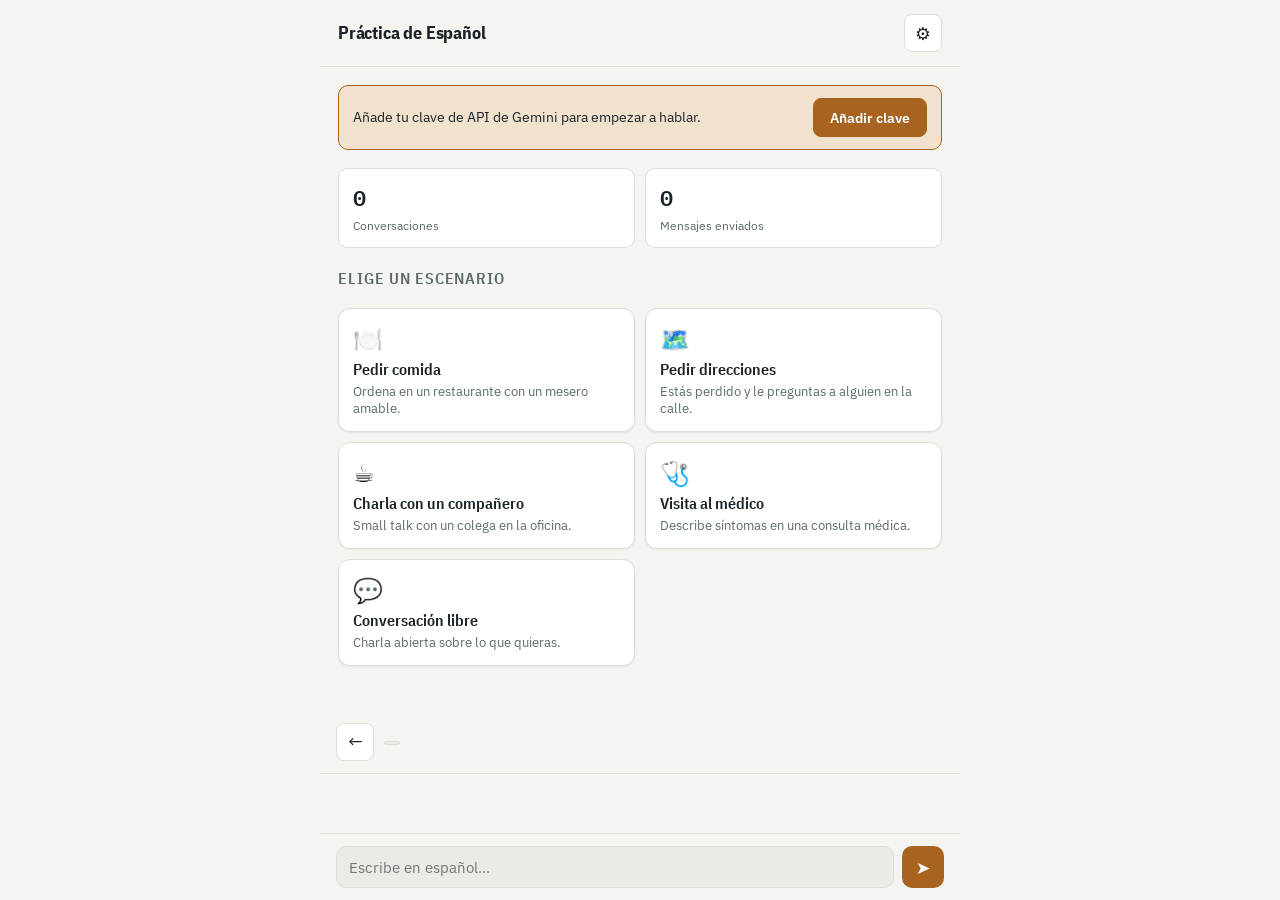
==== index.html @ 13218e7f "Phase 1: text-only conversation loop + PWA manifest - Home/Conversation screens, plain HTML/CSS/JS, " ====
<!doctype html>
<html lang="es">
<head>
  <meta charset="utf-8">
  <meta name="viewport" content="width=device-width, initial-scale=1">
  <title>Práctica de Español</title>
  <link rel="manifest" href="manifest.json">
  <link rel="icon" href="icons/icon.svg" type="image/svg+xml">
  <link rel="apple-touch-icon" href="icons/icon.svg">
  <meta name="theme-color" content="#A8641E">
  <meta name="mobile-web-app-capable" content="yes">
  <meta name="apple-mobile-web-app-capable" content="yes">
  <meta name="apple-mobile-web-app-status-bar-style" content="black-translucent">
  <link rel="preconnect" href="https://fonts.googleapis.com">
  <link rel="preconnect" href="https://fonts.gstatic.com" crossorigin>
  <link href="https://fonts.googleapis.com/css2?family=IBM+Plex+Sans+Condensed:wght@500;600;700&family=IBM+Plex+Sans:wght@400;500;600&family=IBM+Plex+Mono:wght@400;500;600&display=swap" rel="stylesheet">
  <link rel="stylesheet" href="css/style.css">
</head>
<body>
  <div id="app">
    <header class="topbar">
      <h1>Práctica de Español</h1>
      <button id="settings-btn" class="icon-btn" type="button" title="Ajustes" aria-label="Ajustes">⚙️</button>
    </header>

    <!-- Home -->
    <section id="view-home">
      <div id="api-key-banner" class="banner" hidden>
        <p>Añade tu clave de API de Gemini para empezar a hablar.</p>
        <button id="api-key-banner-btn" class="btn btn-primary" type="button">Añadir clave</button>
      </div>

      <div class="stats-row">
        <div class="stat-tile">
          <span class="stat-value" id="stat-conversations">0</span>
          <span class="stat-label">Conversaciones</span>
        </div>
        <div class="stat-tile">
          <span class="stat-value" id="stat-messages">0</span>
          <span class="stat-label">Mensajes enviados</span>
        </div>
      </div>

      <h2 class="section-title">Elige un escenario</h2>
      <div id="scenario-grid" class="scenario-grid"></div>
    </section>

    <!-- Conversation -->
    <section id="view-conversation" hidden>
      <div class="conv-header">
        <button id="back-btn" class="icon-btn" type="button" title="Volver" aria-label="Volver">←</button>
        <div class="conv-header-info">
          <span id="conv-persona"></span>
          <span id="conv-difficulty-badge" class="badge"></span>
        </div>
      </div>

      <div id="message-list"></div>

      <form id="composer-form">
        <textarea id="composer-input" rows="1" placeholder="Escribe en español…" required></textarea>
        <button id="send-btn" class="send-btn" type="submit" title="Enviar" aria-label="Enviar">➤</button>
      </form>
    </section>
  </div>

  <dialog id="settings-dialog">
    <form id="settings-form" class="dialog-body">
      <h2>Ajustes</h2>

      <div class="field">
        <label for="api-key-input">Clave de API de Gemini</label>
        <input id="api-key-input" type="password" autocomplete="off" placeholder="AIza…">
        <span class="field-hint">Gratis en <a href="https://aistudio.google.com/apikey" target="_blank" rel="noopener">aistudio.google.com/apikey</a>. Se guarda solo en este dispositivo.</span>
      </div>

      <div class="field">
        <label for="difficulty-select">Dificultad</label>
        <select id="difficulty-select">
          <option value="beginner">Principiante</option>
          <option value="intermediate">Intermedio</option>
          <option value="advanced">Avanzado</option>
        </select>
      </div>

      <div class="field">
        <label for="dialect-select">Variante de español</label>
        <select id="dialect-select">
          <option value="es-ES">España</option>
          <option value="es-MX">México</option>
        </select>
      </div>

      <div class="dialog-actions">
        <button id="settings-cancel-btn" class="btn" type="button">Cancelar</button>
        <button class="btn btn-primary" type="submit">Guardar</button>
      </div>
    </form>
  </dialog>

  <script src="js/storage.js"></script>
  <script src="js/scenarios.js"></script>
  <script src="js/gemini.js"></script>
  <script src="js/app.js"></script>
</body>
</html>
---- css/style.css ----
:root {
  --bg: #F4F5F1;
  --bg-elev: #FFFFFF;
  --bg-well: #E9EBE5;
  --text: #1B2328;
  --text-dim: #5B6B64;
  --border: #DBDFD7;
  --accent: #A8641E;
  --accent-ink: #FFFFFF;
  --accent-soft: #F1E2CE;
  --good: #2E7D4F;
  --good-soft: #DFF0E5;
  --bad: #B23A2E;
  --bad-soft: #F6E1DD;
  --focus: #2E7D4F;
  --shadow: rgba(27, 35, 40, 0.08);
  --user-bubble: var(--accent-soft);
  --ai-bubble: var(--bg-elev);
}

@media (prefers-color-scheme: dark) {
  :root:not([data-theme="light"]) {
    --bg: #12181C;
    --bg-elev: #1B2328;
    --bg-well: #182024;
    --text: #E7EDE9;
    --text-dim: #93A29B;
    --border: #2A3339;
    --accent: #E8A33D;
    --accent-ink: #1B1204;
    --accent-soft: #3A2E17;
    --good: #4FAE7C;
    --good-soft: #1C3327;
    --bad: #E08578;
    --bad-soft: #3B2320;
    --focus: #E8A33D;
    --shadow: rgba(0, 0, 0, 0.35);
  }
}

:root[data-theme="dark"] {
  --bg: #12181C;
  --bg-elev: #1B2328;
  --bg-well: #182024;
  --text: #E7EDE9;
  --text-dim: #93A29B;
  --border: #2A3339;
  --accent: #E8A33D;
  --accent-ink: #1B1204;
  --accent-soft: #3A2E17;
  --good: #4FAE7C;
  --good-soft: #1C3327;
  --bad: #E08578;
  --bad-soft: #3B2320;
  --focus: #E8A33D;
  --shadow: rgba(0, 0, 0, 0.35);
}

* { box-sizing: border-box; }

html, body {
  height: 100%;
}

body {
  margin: 0;
  background: var(--bg);
  color: var(--text);
  font-family: "IBM Plex Sans", ui-sans-serif, system-ui, sans-serif;
  line-height: 1.5;
  -webkit-font-smoothing: antialiased;
}

button, input, select, textarea {
  font-family: inherit;
}

#app {
  max-width: 640px;
  margin: 0 auto;
  min-height: 100dvh;
  display: flex;
  flex-direction: column;
}

/* ---------- Top bar ---------- */

.topbar {
  display: flex;
  align-items: center;
  justify-content: space-between;
  padding: 14px 18px;
  border-bottom: 1px solid var(--border);
}

.topbar h1 {
  font-family: "IBM Plex Sans Condensed", sans-serif;
  font-weight: 700;
  font-size: 1.15rem;
  margin: 0;
  letter-spacing: -0.01em;
}

.icon-btn {
  border: 1px solid var(--border);
  background: var(--bg-elev);
  color: var(--text);
  border-radius: 8px;
  width: 38px;
  height: 38px;
  font-size: 1.1rem;
  cursor: pointer;
  display: flex;
  align-items: center;
  justify-content: center;
}

.icon-btn:hover { background: var(--bg-well); }

/* ---------- Home ---------- */

#view-home {
  flex: 1;
  display: flex;
  flex-direction: column;
  gap: 18px;
  padding: 18px;
}

.banner {
  display: flex;
  align-items: center;
  justify-content: space-between;
  gap: 12px;
  background: var(--accent-soft);
  border: 1px solid var(--accent);
  border-radius: 10px;
  padding: 12px 14px;
  font-size: 0.88rem;
}

.banner p { margin: 0; }

.stats-row {
  display: flex;
  gap: 10px;
}

.stat-tile {
  flex: 1;
  background: var(--bg-elev);
  border: 1px solid var(--border);
  border-radius: 10px;
  padding: 12px 14px;
  display: flex;
  flex-direction: column;
  gap: 2px;
}

.stat-value {
  font-family: "IBM Plex Mono", monospace;
  font-size: 1.4rem;
  font-weight: 600;
  font-variant-numeric: tabular-nums;
}

.stat-label {
  font-size: 0.76rem;
  color: var(--text-dim);
}

.section-title {
  font-family: "IBM Plex Sans Condensed", sans-serif;
  font-weight: 600;
  font-size: 1rem;
  margin: 0;
  color: var(--text-dim);
  text-transform: uppercase;
  letter-spacing: 0.06em;
}

.scenario-grid {
  display: grid;
  grid-template-columns: 1fr 1fr;
  gap: 10px;
}

@media (max-width: 420px) {
  .scenario-grid { grid-template-columns: 1fr; }
}

.scenario-card {
  text-align: left;
  background: var(--bg-elev);
  border: 1px solid var(--border);
  border-radius: 12px;
  padding: 14px;
  cursor: pointer;
  display: flex;
  flex-direction: column;
  gap: 4px;
  box-shadow: 0 1px 2px var(--shadow);
  color: var(--text);
}

.scenario-card:hover { border-color: var(--accent); }
.scenario-card:focus-visible { outline: 2px solid var(--focus); outline-offset: 2px; }

.scenario-icon { font-size: 1.5rem; }

.scenario-label {
  font-family: "IBM Plex Sans Condensed", sans-serif;
  font-weight: 600;
  font-size: 0.98rem;
}

.scenario-blurb {
  font-size: 0.82rem;
  color: var(--text-dim);
}

/* ---------- Conversation ---------- */

#view-conversation {
  flex: 1;
  display: flex;
  flex-direction: column;
  min-height: 0;
}

.conv-header {
  display: flex;
  align-items: center;
  gap: 10px;
  padding: 12px 16px;
  border-bottom: 1px solid var(--border);
}

.conv-header-info {
  flex: 1;
  display: flex;
  flex-direction: column;
}

#conv-persona {
  font-family: "IBM Plex Sans Condensed", sans-serif;
  font-weight: 600;
  font-size: 1rem;
}

.badge {
  align-self: flex-start;
  font-family: "IBM Plex Mono", monospace;
  font-size: 0.7rem;
  color: var(--text-dim);
  background: var(--bg-well);
  border: 1px solid var(--border);
  padding: 1px 7px;
  border-radius: 100px;
  margin-top: 2px;
}

#message-list {
  flex: 1;
  overflow-y: auto;
  padding: 16px;
  display: flex;
  flex-direction: column;
  gap: 12px;
}

.message {
  display: flex;
  flex-direction: column;
  max-width: 82%;
}

.message--user { align-self: flex-end; align-items: flex-end; }
.message--ai, .message--error { align-self: flex-start; align-items: flex-start; }

.bubble {
  padding: 10px 13px;
  border-radius: 14px;
  font-size: 0.96rem;
  white-space: pre-wrap;
  word-break: break-word;
}

.message--user .bubble {
  background: var(--user-bubble);
  border-bottom-right-radius: 4px;
}

.message--ai .bubble {
  background: var(--ai-bubble);
  border: 1px solid var(--border);
  border-bottom-left-radius: 4px;
}

.bubble--error {
  background: var(--bad-soft);
  color: var(--bad);
  border: 1px solid var(--bad);
}

.typing-dots {
  display: flex;
  gap: 4px;
  padding: 14px 13px;
}

.typing-dots span {
  width: 6px;
  height: 6px;
  border-radius: 50%;
  background: var(--text-dim);
  animation: typing-bounce 1.1s infinite ease-in-out;
}

.typing-dots span:nth-child(2) { animation-delay: 0.15s; }
.typing-dots span:nth-child(3) { animation-delay: 0.3s; }

@keyframes typing-bounce {
  0%, 60%, 100% { transform: translateY(0); opacity: 0.5; }
  30% { transform: translateY(-4px); opacity: 1; }
}

@media (prefers-reduced-motion: reduce) {
  .typing-dots span { animation: none; opacity: 0.8; }
}

/* correction chip */

.correction-chip {
  margin-top: 4px;
  max-width: 100%;
}

.correction-chip summary {
  cursor: pointer;
  font-family: "IBM Plex Mono", monospace;
  font-size: 0.74rem;
  color: var(--accent);
  list-style: none;
}

.correction-chip summary::-webkit-details-marker { display: none; }

.correction-body {
  margin-top: 6px;
  background: var(--bg-well);
  border: 1px solid var(--border);
  border-radius: 10px;
  padding: 10px 12px;
  font-size: 0.86rem;
  display: flex;
  flex-direction: column;
  gap: 6px;
}

.correction-row {
  display: flex;
  gap: 8px;
  align-items: baseline;
}

.correction-label {
  font-size: 0.7rem;
  color: var(--text-dim);
  text-transform: uppercase;
  letter-spacing: 0.05em;
  flex: none;
  width: 68px;
}

.correction-original {
  color: var(--bad);
  text-decoration: line-through;
  text-decoration-color: var(--bad);
}

.correction-fixed {
  color: var(--good);
  font-weight: 500;
}

.correction-explanation {
  margin: 2px 0 0;
  color: var(--text-dim);
}

.correction-tag {
  align-self: flex-start;
  font-family: "IBM Plex Mono", monospace;
  font-size: 0.68rem;
  background: var(--accent-soft);
  color: var(--accent);
  padding: 2px 7px;
  border-radius: 100px;
}

/* composer */

#composer-form {
  display: flex;
  gap: 8px;
  padding: 12px 16px;
  border-top: 1px solid var(--border);
  align-items: flex-end;
}

#composer-input {
  flex: 1;
  resize: none;
  background: var(--bg-well);
  border: 1px solid var(--border);
  border-radius: 10px;
  padding: 10px 12px;
  color: var(--text);
  font-size: 0.95rem;
  max-height: 120px;
}

#composer-input:focus-visible { outline: 2px solid var(--focus); outline-offset: 1px; }

.send-btn {
  background: var(--accent);
  color: var(--accent-ink);
  border: none;
  border-radius: 10px;
  width: 42px;
  height: 42px;
  font-size: 1.1rem;
  cursor: pointer;
  flex: none;
}

.send-btn:disabled { opacity: 0.5; cursor: not-allowed; }

/* ---------- Settings dialog ---------- */

dialog {
  border: 1px solid var(--border);
  border-radius: 14px;
  padding: 0;
  background: var(--bg-elev);
  color: var(--text);
  width: min(420px, 90vw);
}

dialog::backdrop {
  background: rgba(0, 0, 0, 0.4);
}

.dialog-body {
  padding: 20px;
  display: flex;
  flex-direction: column;
  gap: 14px;
}

.dialog-body h2 {
  margin: 0;
  font-family: "IBM Plex Sans Condensed", sans-serif;
  font-size: 1.15rem;
}

.field {
  display: flex;
  flex-direction: column;
  gap: 5px;
}

.field label {
  font-size: 0.78rem;
  font-weight: 500;
  color: var(--text-dim);
}

.field input, .field select {
  background: var(--bg-well);
  border: 1px solid var(--border);
  border-radius: 7px;
  padding: 9px 10px;
  color: var(--text);
  font-size: 0.92rem;
}

.field-hint {
  font-size: 0.76rem;
  color: var(--text-dim);
}

.field-hint a { color: var(--accent); }

.dialog-actions {
  display: flex;
  justify-content: flex-end;
  gap: 8px;
  margin-top: 4px;
}

.btn {
  border-radius: 8px;
  padding: 9px 16px;
  font-size: 0.9rem;
  font-weight: 600;
  cursor: pointer;
  border: 1px solid var(--border);
  background: transparent;
  color: var(--text);
}

.btn-primary {
  background: var(--accent);
  border-color: var(--accent);
  color: var(--accent-ink);
}
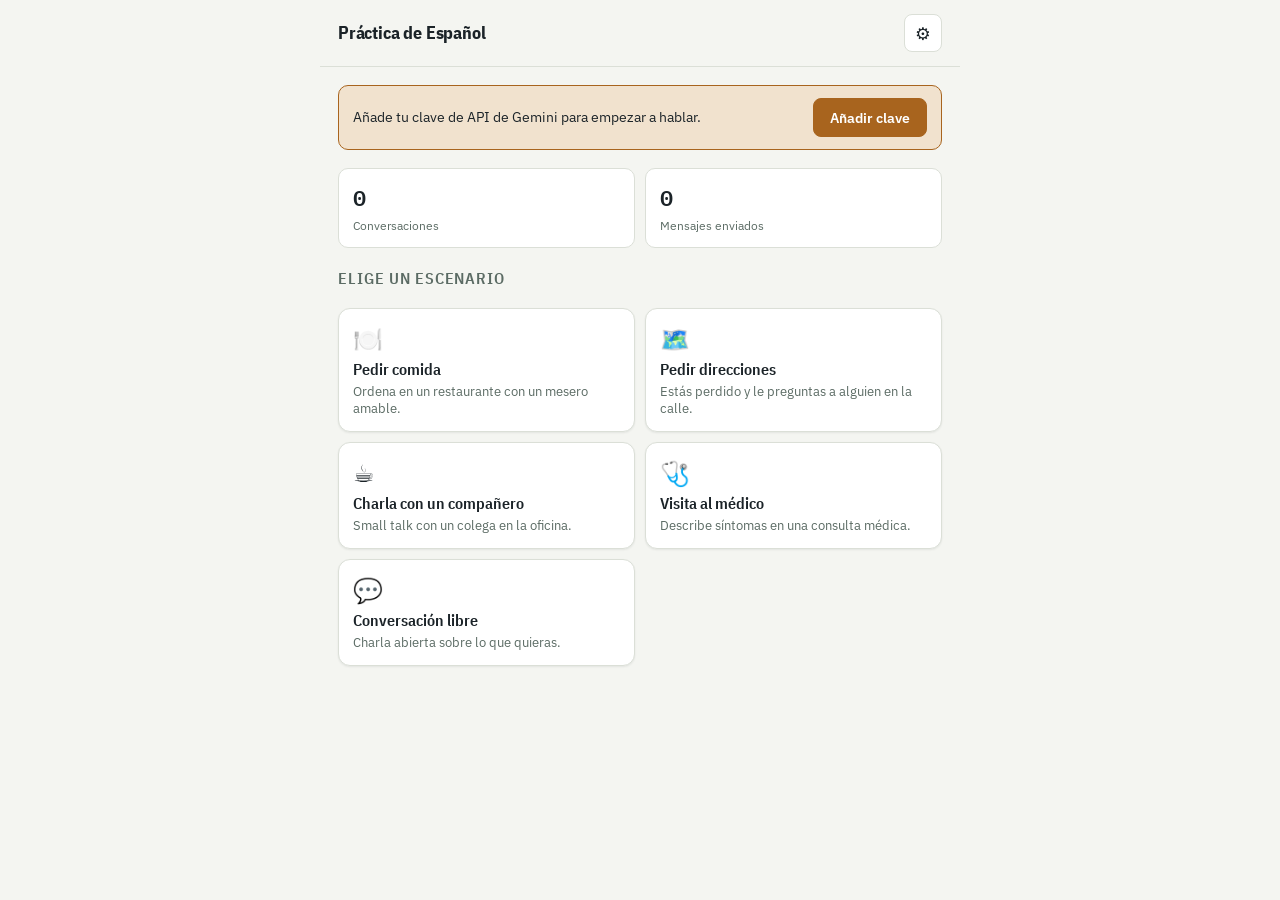
==== commit fdabffd8: "Phase 2: voice input and spoken replies - Mic button: speak in Spanish (dialect from settings), tran" ====
--- a/index.html
+++ b/index.html
@@ -1,7 +1,8 @@
 <!doctype html>
-<html lang="es">
+<html lang="es" translate="no">
 <head>
   <meta charset="utf-8">
+  <meta name="google" content="notranslate">
   <meta name="viewport" content="width=device-width, initial-scale=1">
   <title>Práctica de Español</title>
   <link rel="manifest" href="manifest.json">
@@ -57,8 +58,11 @@
 
       <div id="message-list"></div>
 
+      <div id="voice-status" class="voice-status" role="status" aria-live="polite" hidden></div>
+
       <form id="composer-form">
-        <textarea id="composer-input" rows="1" placeholder="Escribe en español…" required></textarea>
+        <textarea id="composer-input" rows="1" placeholder="Escribe o habla en español…" required></textarea>
+        <button id="mic-btn" class="mic-btn" type="button" title="Hablar" aria-label="Hablar" hidden>🎤</button>
         <button id="send-btn" class="send-btn" type="submit" title="Enviar" aria-label="Enviar">➤</button>
       </form>
     </section>
@@ -91,6 +95,19 @@
         </select>
       </div>
 
+      <div class="field field--check">
+        <input id="speak-replies-input" type="checkbox">
+        <label for="speak-replies-input">Leer las respuestas en voz alta</label>
+      </div>
+
+      <div class="field">
+        <label for="voice-speed-select">Velocidad de la voz</label>
+        <select id="voice-speed-select">
+          <option value="slow">Lenta</option>
+          <option value="normal">Normal</option>
+        </select>
+      </div>
+
       <div class="dialog-actions">
         <button id="settings-cancel-btn" class="btn" type="button">Cancelar</button>
         <button class="btn btn-primary" type="submit">Guardar</button>
@@ -101,6 +118,7 @@
   <script src="js/storage.js"></script>
   <script src="js/scenarios.js"></script>
   <script src="js/gemini.js"></script>
+  <script src="js/voice.js"></script>
   <script src="js/app.js"></script>
 </body>
 </html>
--- a/css/style.css
+++ b/css/style.css
@@ -58,6 +58,9 @@
 
 * { box-sizing: border-box; }
 
+/* Author display rules (flex/grid) would otherwise defeat the hidden attribute */
+[hidden] { display: none !important; }
+
 html, body {
   height: 100%;
 }
@@ -329,6 +332,35 @@
   .typing-dots span { animation: none; opacity: 0.8; }
 }
 
+/* translation chip */
+
+.translation-chip {
+  margin-top: 4px;
+  max-width: 100%;
+}
+
+.translation-chip summary {
+  cursor: pointer;
+  font-family: "IBM Plex Mono", monospace;
+  font-size: 0.74rem;
+  color: var(--text-dim);
+  list-style: none;
+}
+
+.translation-chip summary::-webkit-details-marker { display: none; }
+
+.translation-chip[open] summary { color: var(--accent); }
+
+.translation-body {
+  margin-top: 6px;
+  background: var(--bg-well);
+  border: 1px solid var(--border);
+  border-radius: 10px;
+  padding: 10px 12px;
+  font-size: 0.86rem;
+  color: var(--text);
+}
+
 /* correction chip */
 
 .correction-chip {
@@ -387,6 +419,11 @@
 .correction-explanation {
   margin: 2px 0 0;
   color: var(--text-dim);
+}
+
+.correction-explanation--en {
+  font-style: italic;
+  opacity: 0.85;
 }
 
 .correction-tag {
@@ -516,3 +553,70 @@
   border-color: var(--accent);
   color: var(--accent-ink);
 }
+
+/* ---------- Voice ---------- */
+
+.voice-status {
+  padding: 8px 16px;
+  font-size: 0.82rem;
+  color: var(--text-dim);
+  border-top: 1px solid var(--border);
+  background: var(--bg-well);
+}
+
+.mic-btn {
+  background: var(--bg-well);
+  border: 1px solid var(--border);
+  border-radius: 10px;
+  width: 42px;
+  height: 42px;
+  font-size: 1.15rem;
+  cursor: pointer;
+  flex: none;
+}
+
+.mic-btn:disabled { opacity: 0.5; cursor: not-allowed; }
+.mic-btn:focus-visible, .speak-btn:focus-visible { outline: 2px solid var(--focus); outline-offset: 2px; }
+
+.mic-btn--listening {
+  background: var(--bad-soft);
+  border-color: var(--bad);
+  animation: mic-pulse 1.4s infinite ease-in-out;
+}
+
+@keyframes mic-pulse {
+  0%, 100% { box-shadow: 0 0 0 0 transparent; }
+  50% { box-shadow: 0 0 0 5px var(--bad-soft); }
+}
+
+@media (prefers-reduced-motion: reduce) {
+  .mic-btn--listening { animation: none; }
+}
+
+.bubble-row {
+  display: flex;
+  align-items: flex-end;
+  gap: 6px;
+}
+
+.speak-btn {
+  background: transparent;
+  border: none;
+  font-size: 1rem;
+  cursor: pointer;
+  padding: 4px;
+  border-radius: 6px;
+  opacity: 0.7;
+  flex: none;
+}
+
+.speak-btn:hover { opacity: 1; background: var(--bg-well); }
+
+.field--check {
+  flex-direction: row;
+  align-items: center;
+  gap: 8px;
+}
+
+.field--check input { width: 18px; height: 18px; accent-color: var(--accent); }
+.field--check label { font-size: 0.88rem; color: var(--text); }
